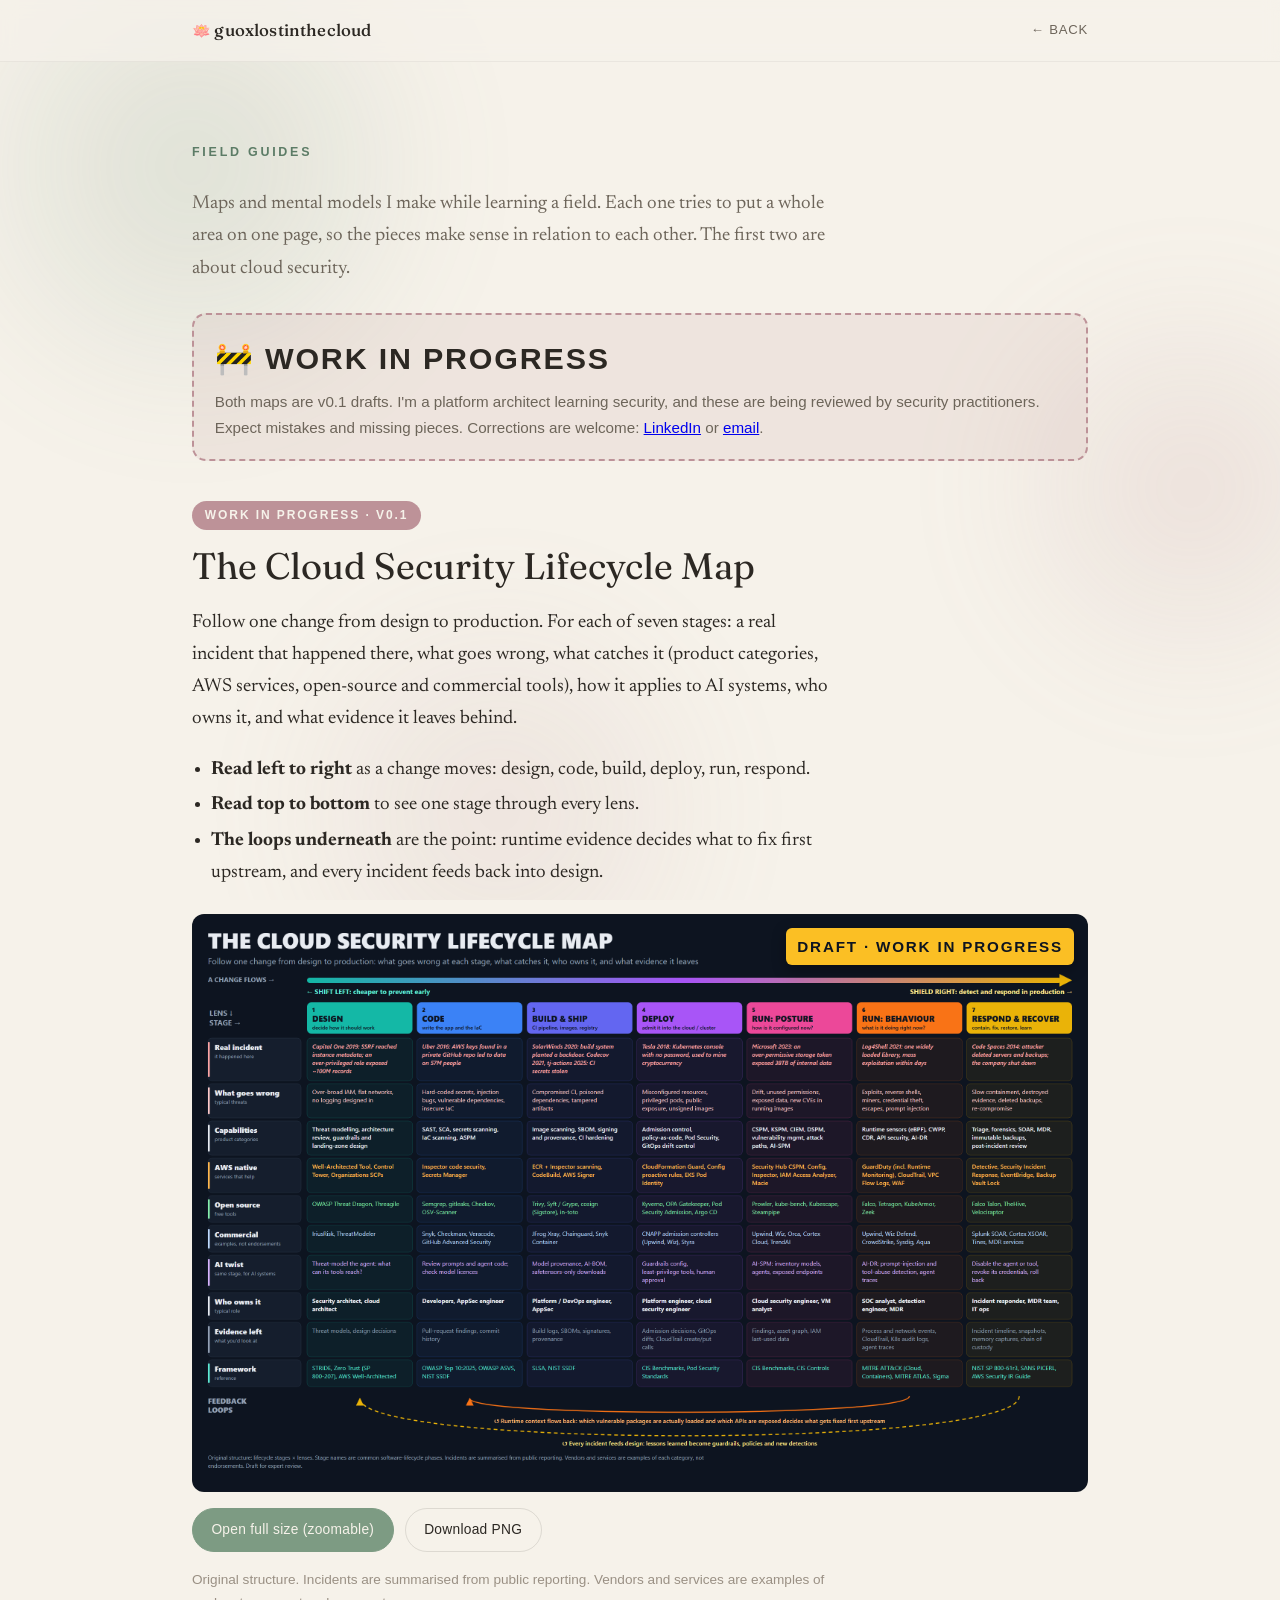
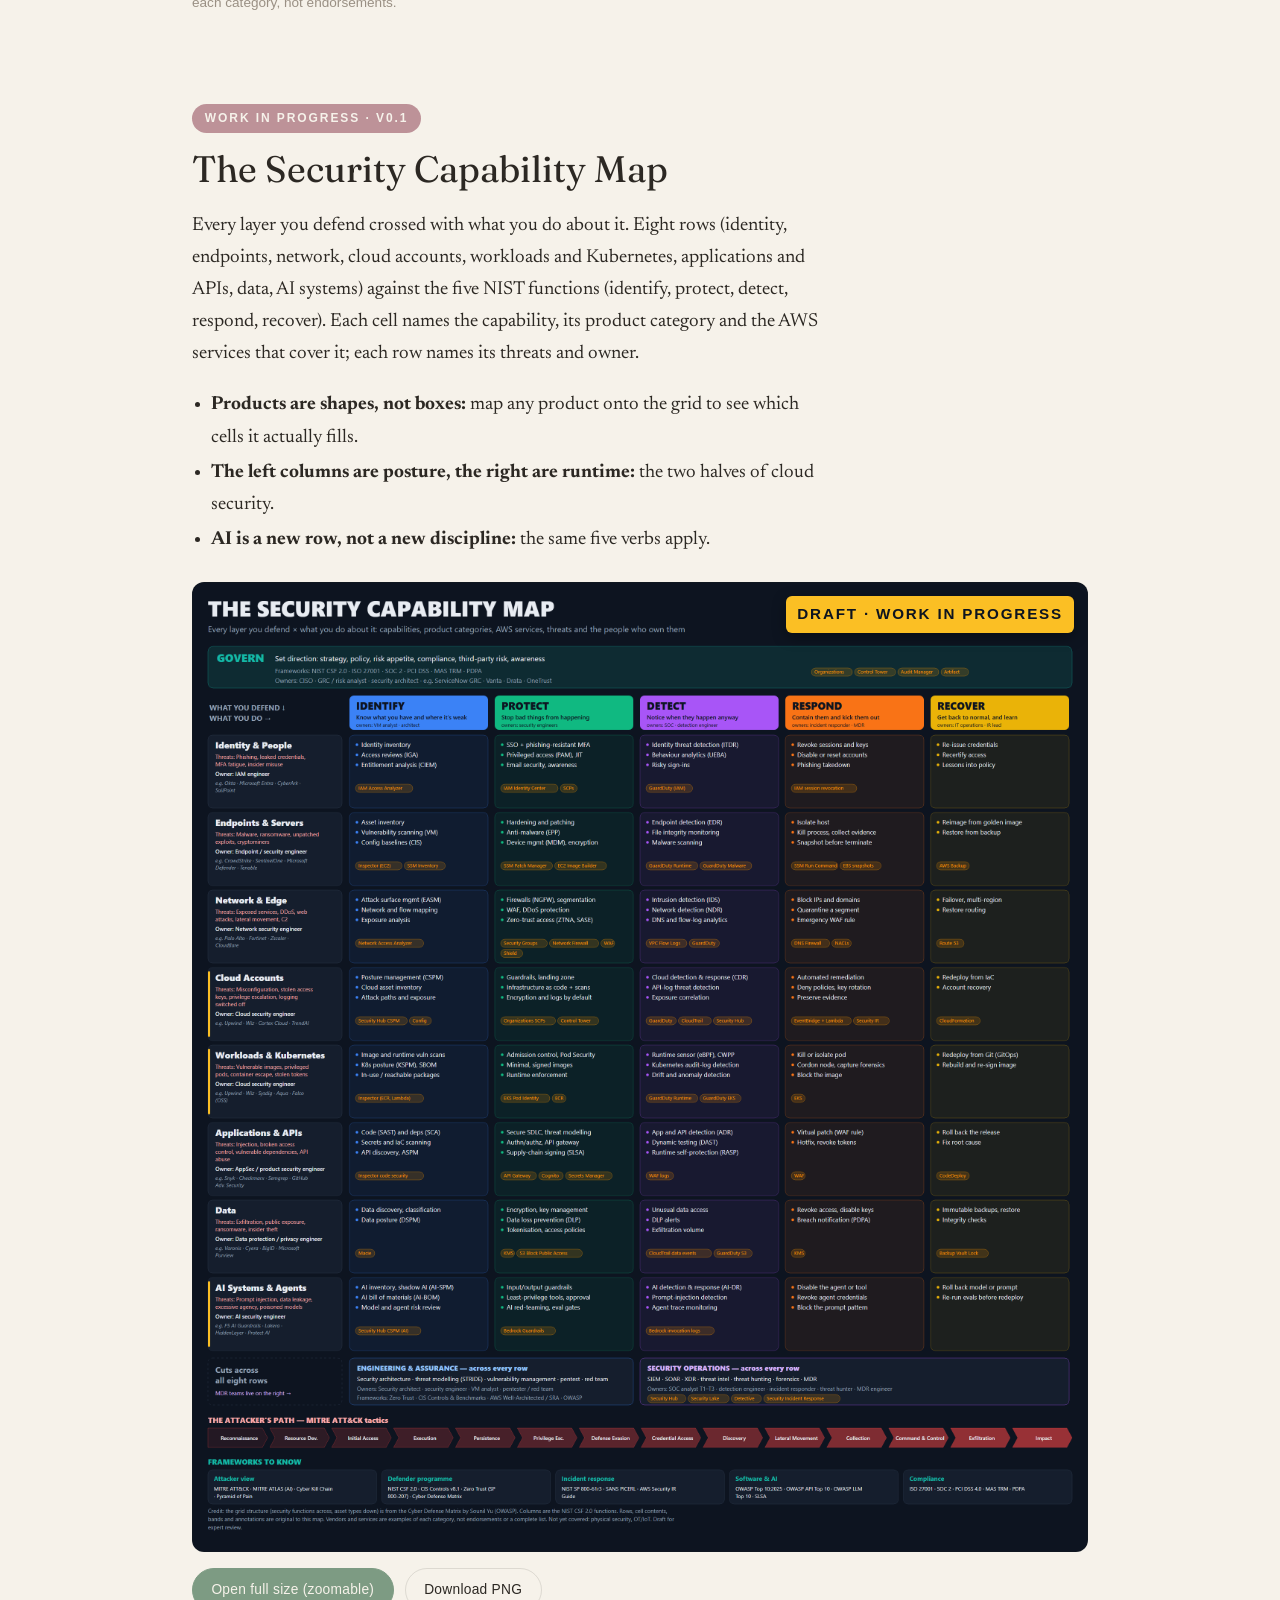
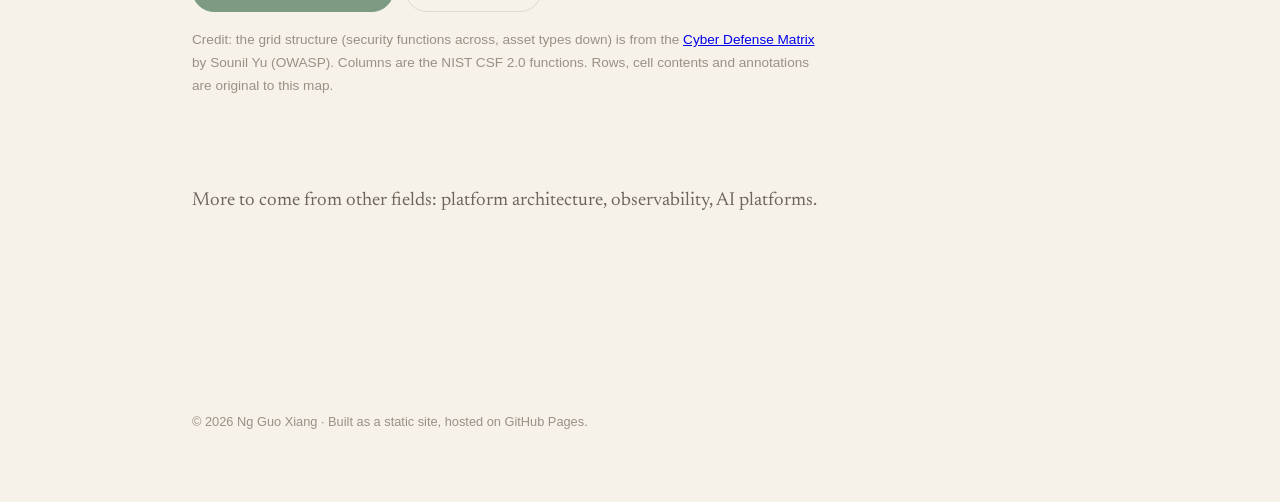
==== field-guides/index.html @ bd72d968 "Add Field Guides: cloud security lifecycle and capability maps (v0.1, work in progress)" ====
<!DOCTYPE html>
<html lang="en">
<head>
  <meta charset="UTF-8" />
  <meta name="viewport" content="width=device-width, initial-scale=1.0" />
  <title>Field Guides — Ng Guo Xiang</title>
  <meta name="description" content="Maps and mental models made while learning a field. Work in progress: the Cloud Security Lifecycle Map and the Security Capability Map." />
  <meta property="og:title" content="Field Guides — Ng Guo Xiang" />
  <meta property="og:description" content="Work-in-progress maps of cloud security: one change from design to production, and every layer you defend × what you do about it." />
  <meta property="og:type" content="website" />
  <meta property="og:url" content="https://guoxiangng.github.io/field-guides/" />
  <meta property="og:image" content="https://guoxiangng.github.io/field-guides/lifecycle-map.png" />

  <link rel="preconnect" href="https://fonts.googleapis.com" />
  <link rel="preconnect" href="https://fonts.gstatic.com" crossorigin />
  <link href="https://fonts.googleapis.com/css2?family=Fraunces:opsz,wght@9..144,300;9..144,400;9..144,500&family=Newsreader:ital,opsz@0,6..72;1,6..72&display=swap" rel="stylesheet" />
  <link rel="stylesheet" href="../styles.css" />
  <link rel="icon" href="data:image/svg+xml,<svg xmlns=%22http://www.w3.org/2000/svg%22 viewBox=%220 0 100 100%22><text y=%22.9em%22 font-size=%2290%22>🪷</text></svg>" />
  <style>
    .wip {
      font-family: var(--font-ui);
      border: 2px dashed var(--rose);
      background: color-mix(in srgb, var(--rose) 14%, transparent);
      border-radius: 14px;
      padding: 1.1rem 1.3rem;
      margin: 0 0 2.4rem;
      max-width: none;
    }
    .wip__title {
      display: block;
      font-size: clamp(1.3rem, 3vw, 1.9rem);
      font-weight: 800;
      letter-spacing: 0.06em;
      text-transform: uppercase;
      color: var(--ink);
      margin-bottom: 0.3rem;
    }
    .wip p { margin: 0; color: var(--ink-soft); font-size: 0.95rem; }
    .guide { margin: 0 0 clamp(3.5rem, 8vw, 5.5rem); }
    .guide__kicker {
      display: inline-block;
      font-family: var(--font-ui);
      font-size: 0.75rem;
      font-weight: 700;
      letter-spacing: 0.16em;
      text-transform: uppercase;
      color: var(--paper);
      background: var(--rose);
      border-radius: 999px;
      padding: 0.25rem 0.8rem;
      margin-bottom: 0.9rem;
    }
    .guide__title {
      font-family: var(--font-display);
      font-weight: 400;
      font-size: clamp(1.6rem, 4vw, 2.3rem);
      line-height: 1.2;
      margin: 0 0 0.6rem;
    }
    .guide p, .guide ul { max-width: var(--measure); }
    .guide ul { padding-left: 1.2rem; }
    .guide li { margin: 0.2rem 0; }
    .poster {
      position: relative;
      margin: 1.6rem 0 1rem;
      border-radius: 12px;
      overflow: hidden;
      border: 1px solid var(--line);
      background: #0d1420;
    }
    .poster img { display: block; width: 100%; height: auto; }
    .poster__stamp {
      position: absolute;
      top: 0.8rem;
      right: 0.8rem;
      font-family: var(--font-ui);
      font-size: clamp(0.7rem, 1.6vw, 0.95rem);
      font-weight: 800;
      letter-spacing: 0.12em;
      text-transform: uppercase;
      color: #0d1420;
      background: #fbbf24;
      border-radius: 6px;
      padding: 0.35rem 0.7rem;
      box-shadow: 0 4px 14px rgba(0,0,0,0.35);
    }
    .guide__links { display: flex; flex-wrap: wrap; gap: 0.7rem; margin: 0 0 1rem; }
    .guide__note { font-family: var(--font-ui); font-size: 0.85rem; color: var(--ink-faint); }
  </style>
</head>
<body>
  <header class="site-header">
    <nav class="nav">
      <a class="nav__brand" href="../index.html#top">guoxlostinthecloud</a>
      <ul class="nav__links">
        <li><a href="../index.html#guides">← Back</a></li>
      </ul>
    </nav>
  </header>

  <div class="clouds" aria-hidden="true">
    <span class="clouds__wisp clouds__wisp--1"></span>
    <span class="clouds__wisp clouds__wisp--2"></span>
    <span class="clouds__wisp clouds__wisp--3"></span>
  </div>

  <main id="top">
    <section class="section" style="border-top: none; padding-top: clamp(3rem, 8vw, 5rem);">
      <h1 class="section__title">Field Guides</h1>
      <p class="section__lead">
        Maps and mental models I make while learning a field. Each one tries to put a whole
        area on one page, so the pieces make sense in relation to each other. The first two
        are about cloud security.
      </p>

      <div class="wip" role="note">
        <span class="wip__title">🚧 Work in progress</span>
        <p>Both maps are v0.1 drafts. I'm a platform architect learning security, and these are
        being reviewed by security practitioners. Expect mistakes and missing pieces. Corrections
        are welcome: <a href="https://www.linkedin.com/in/guoxiangng/" target="_blank" rel="noopener">LinkedIn</a>
        or <a href="mailto:guoxiang231@gmail.com">email</a>.</p>
      </div>

      <article class="guide" id="lifecycle">
        <span class="guide__kicker">Work in progress · v0.1</span>
        <h2 class="guide__title">The Cloud Security Lifecycle Map</h2>
        <p>Follow one change from design to production. For each of seven stages: a real incident
        that happened there, what goes wrong, what catches it (product categories, AWS services,
        open-source and commercial tools), how it applies to AI systems, who owns it, and what
        evidence it leaves behind.</p>
        <ul>
          <li><strong>Read left to right</strong> as a change moves: design, code, build, deploy, run, respond.</li>
          <li><strong>Read top to bottom</strong> to see one stage through every lens.</li>
          <li><strong>The loops underneath</strong> are the point: runtime evidence decides what to fix first upstream, and every incident feeds back into design.</li>
        </ul>
        <div class="poster">
          <a href="lifecycle-map.svg"><img src="lifecycle-map.png" alt="The Cloud Security Lifecycle Map: seven stages from design to respond and recover, each with a real incident, threats, capabilities, AWS services, open-source and commercial tools, an AI twist, owners, evidence and frameworks" loading="lazy" /></a>
          <span class="poster__stamp">Draft · work in progress</span>
        </div>
        <div class="guide__links">
          <a class="btn btn--primary" href="lifecycle-map.svg">Open full size (zoomable)</a>
          <a class="btn" href="lifecycle-map.png" download>Download PNG</a>
        </div>
        <p class="guide__note">Original structure. Incidents are summarised from public reporting. Vendors and services are examples of each category, not endorsements.</p>
      </article>

      <article class="guide" id="capability">
        <span class="guide__kicker">Work in progress · v0.1</span>
        <h2 class="guide__title">The Security Capability Map</h2>
        <p>Every layer you defend crossed with what you do about it. Eight rows (identity, endpoints,
        network, cloud accounts, workloads and Kubernetes, applications and APIs, data, AI systems)
        against the five NIST functions (identify, protect, detect, respond, recover). Each cell names
        the capability, its product category and the AWS services that cover it; each row names its
        threats and owner.</p>
        <ul>
          <li><strong>Products are shapes, not boxes:</strong> map any product onto the grid to see which cells it actually fills.</li>
          <li><strong>The left columns are posture, the right are runtime:</strong> the two halves of cloud security.</li>
          <li><strong>AI is a new row, not a new discipline:</strong> the same five verbs apply.</li>
        </ul>
        <div class="poster">
          <a href="capability-map.svg"><img src="capability-map.png" alt="The Security Capability Map: eight layers you defend against the five NIST functions, with capabilities, product categories, AWS services, threats, owners, the MITRE ATT&amp;CK tactics and key frameworks" loading="lazy" /></a>
          <span class="poster__stamp">Draft · work in progress</span>
        </div>
        <div class="guide__links">
          <a class="btn btn--primary" href="capability-map.svg">Open full size (zoomable)</a>
          <a class="btn" href="capability-map.png" download>Download PNG</a>
        </div>
        <p class="guide__note">Credit: the grid structure (security functions across, asset types down) is from the
        <a href="https://wiki.owasp.org/index.php/OWASP_Cyber_Defense_Matrix" target="_blank" rel="noopener">Cyber Defense Matrix</a>
        by Sounil Yu (OWASP). Columns are the NIST CSF 2.0 functions. Rows, cell contents and annotations are original to this map.</p>
      </article>

      <p class="section__lead">More to come from other fields: platform architecture, observability, AI platforms.</p>
    </section>
  </main>

  <footer class="site-footer">
    <p>© <span id="year"></span> Ng Guo Xiang · Built as a static site, hosted on GitHub Pages.</p>
  </footer>
  <script>document.getElementById('year').textContent = new Date().getFullYear();</script>
</body>
</html>
---- styles.css ----
/* ==========================================================================
   Ng Guo Xiang — portfolio
   Theme: calm editorial. Whispers of cloud + lotus, quiet Buddhist restraint.
   Palette is soft; motifs are low-opacity line-work, never loud.
   ========================================================================== */

:root {
  /* Warm rice-paper light theme */
  --paper:      #f6f2ea;
  --paper-2:    #efe9dd;
  --ink:        #2c2823;
  --ink-soft:   #6d655a;
  --ink-faint:  #9a9084;
  --accent:     #7d9b83;   /* muted celadon — lotus leaf, serenity */
  --accent-deep:#5c7c66;
  --rose:       #bd9298;   /* dusty lotus petal — used sparingly */
  --line:       rgba(44, 40, 35, 0.12);
  --line-soft:  rgba(44, 40, 35, 0.06);

  --font-display: "Fraunces", Georgia, "Times New Roman", serif;
  --font-body:    "Newsreader", Georgia, serif;
  --font-ui: -apple-system, BlinkMacSystemFont, "Segoe UI", Roboto, sans-serif;

  --measure: 40rem;
  --gap: clamp(1.5rem, 4vw, 3rem);
}

@media (prefers-color-scheme: dark) {
  :root {
    --paper:      #191713;
    --paper-2:    #211e19;
    --ink:        #ece5d8;
    --ink-soft:   #a99f8f;
    --ink-faint:  #7b7264;
    --accent:     #8fae95;
    --accent-deep:#a6c2ab;
    --rose:       #c7a1a7;
    --line:       rgba(236, 229, 216, 0.13);
    --line-soft:  rgba(236, 229, 216, 0.06);
  }
}

* { box-sizing: border-box; }

html {
  scroll-behavior: smooth;
  background: var(--paper);
}

body {
  margin: 0;
  background: transparent; /* let the fixed cloud layer show through */
  color: var(--ink);
  font-family: var(--font-body);
  font-size: clamp(1.02rem, 0.6vw + 0.9rem, 1.18rem);
  line-height: 1.7;
  -webkit-font-smoothing: antialiased;
  text-rendering: optimizeLegibility;
  overflow-x: hidden;
}

/* ---------- Soft cloud backdrop -------------------------------------------- */
.clouds {
  position: fixed;
  inset: 0;
  z-index: -1;
  overflow: hidden;
  pointer-events: none;
}
.clouds__wisp {
  position: absolute;
  border-radius: 50%;
  filter: blur(60px);
  opacity: 0.5;
}
.clouds__wisp--1 {
  width: 42vw; height: 42vw;
  top: -8vw; left: -6vw;
  background: radial-gradient(circle, var(--accent), transparent 70%);
  opacity: 0.22;
}
.clouds__wisp--2 {
  width: 34vw; height: 34vw;
  top: 30vh; right: -10vw;
  background: radial-gradient(circle, var(--rose), transparent 70%);
  opacity: 0.20;
}
.clouds__wisp--3 {
  width: 38vw; height: 38vw;
  bottom: -12vw; left: 20vw;
  background: radial-gradient(circle, var(--rose), transparent 70%);
  opacity: 0.16;
}

/* ---------- Header / nav --------------------------------------------------- */
.site-header {
  position: sticky;
  top: 0;
  z-index: 10;
  backdrop-filter: blur(8px);
  background: color-mix(in srgb, var(--paper) 72%, transparent);
  border-bottom: 1px solid var(--line-soft);
}
.nav {
  max-width: 62rem;
  margin: 0 auto;
  padding: 1rem clamp(1.25rem, 5vw, 3rem);
  display: flex;
  align-items: center;
  justify-content: space-between;
}
.nav__brand {
  font-family: var(--font-display);
  font-weight: 500;
  font-size: 1.05rem;
  letter-spacing: 0.01em;
  color: var(--ink);
  text-decoration: none;
}
.nav__brand::before {
  content: "🪷 ";
  font-size: 0.9em;
}
.nav__links {
  display: flex;
  gap: clamp(1rem, 3vw, 2rem);
  list-style: none;
  margin: 0; padding: 0;
  font-family: var(--font-ui);
  font-size: 0.82rem;
  letter-spacing: 0.06em;
  text-transform: uppercase;
}
.nav__links a {
  color: var(--ink-soft);
  text-decoration: none;
  transition: color 0.2s ease;
}
.nav__links a:hover { color: var(--accent-deep); }

/* ---------- Layout --------------------------------------------------------- */
main {
  max-width: 62rem;
  margin: 0 auto;
  padding: 0 clamp(1.25rem, 5vw, 3rem);
}

.section {
  padding: clamp(3.5rem, 9vw, 7rem) 0;
  border-top: 1px solid var(--line-soft);
}

.section__title {
  font-family: var(--font-ui);
  font-size: 0.78rem;
  font-weight: 600;
  letter-spacing: 0.22em;
  text-transform: uppercase;
  color: var(--accent-deep);
  margin: 0 0 1.6rem;
}
.section__lead {
  max-width: var(--measure);
  color: var(--ink-soft);
  margin: 0 0 1.8rem;
}

/* ---------- Hero ----------------------------------------------------------- */
.hero {
  padding: clamp(4rem, 12vw, 8rem) 0 clamp(0.5rem, 2vw, 1.5rem);
  position: relative;
  display: grid;
  grid-template-columns: 1fr;
  gap: clamp(2rem, 5vw, 3.5rem);
  align-items: center;
}
@media (min-width: 860px) {
  .hero {
    grid-template-columns: 1.7fr 1fr;
  }
}
.hero__portrait {
  width: 100%;
  max-width: 300px;
  aspect-ratio: 4 / 5;
  justify-self: center;
  border-radius: 18px;
  overflow: hidden;
  border: 1px solid var(--line);
  background:
    radial-gradient(circle at 30% 25%, color-mix(in srgb, var(--accent) 25%, transparent), transparent 60%),
    radial-gradient(circle at 75% 80%, color-mix(in srgb, var(--rose) 25%, transparent), transparent 60%),
    var(--paper-2);
  box-shadow: 0 12px 40px -18px rgba(0, 0, 0, 0.35);
}
.hero__portrait img {
  width: 100%;
  height: 100%;
  object-fit: cover;
  display: block;
}
.lotus {
  width: clamp(52px, 8vw, 76px);
  height: auto;
  color: var(--rose); /* soft lotus-petal tint */
  opacity: 0.7;
  margin-bottom: 1.8rem;
  display: block;
}
.hero__eyebrow {
  font-family: var(--font-ui);
  font-size: 0.82rem;
  letter-spacing: 0.14em;
  text-transform: uppercase;
  color: var(--ink-faint);
  margin: 0 0 0.9rem;
}
.hero__name {
  font-family: var(--font-display);
  font-weight: 300;
  font-size: clamp(3rem, 9vw, 6.5rem);
  line-height: 0.98;
  letter-spacing: -0.02em;
  margin: 0 0 1.2rem;
}
.hero__tagline {
  font-family: var(--font-display);
  font-style: italic;
  font-weight: 400;
  font-size: clamp(1.3rem, 3vw, 1.9rem);
  color: var(--accent-deep);
  max-width: var(--measure);
  margin: 0 0 1.6rem;
}
.hero__intro {
  max-width: var(--measure);
  color: var(--ink-soft);
  margin: 0 0 2.2rem;
}
.hero__actions {
  display: flex;
  flex-wrap: wrap;
  gap: 0.7rem;
}

/* ---------- Buttons -------------------------------------------------------- */
.btn {
  font-family: var(--font-ui);
  font-size: 0.86rem;
  letter-spacing: 0.02em;
  color: var(--ink);
  text-decoration: none;
  padding: 0.6rem 1.15rem;
  border: 1px solid var(--line);
  border-radius: 999px;
  transition: border-color 0.2s ease, color 0.2s ease, background 0.2s ease;
}
.btn:hover {
  border-color: var(--accent);
  color: var(--accent-deep);
}
.btn--lg {
  font-size: 0.98rem;
  padding: 0.85rem 1.7rem;
  margin-bottom: 2.4rem;
}
.btn--full-exp {
  display: inline-block;
  margin-top: 3rem;
}
.btn--primary {
  background: var(--accent);
  border-color: var(--accent);
  color: var(--paper);
}
.btn--primary:hover {
  background: var(--accent-deep);
  border-color: var(--accent-deep);
  color: var(--paper);
}

/* ---------- About ---------------------------------------------------------- */
.about p { max-width: var(--measure); }
.about__subhead {
  font-family: var(--font-ui);
  font-size: 0.9rem;
  letter-spacing: 0.04em;
  text-transform: uppercase;
  color: var(--ink-faint);
  margin: 2.4rem 0 1rem;
}
.tags {
  list-style: none;
  margin: 0; padding: 0;
  display: flex;
  flex-wrap: wrap;
  gap: 0.5rem;
  font-family: var(--font-ui);
  font-size: 0.82rem;
}
.tags li {
  padding: 0.35rem 0.8rem;
  border: 1px solid var(--line);
  border-radius: 999px;
  color: var(--ink-soft);
}

/* ---------- Project cards -------------------------------------------------- */
.cards {
  display: grid;
  grid-template-columns: repeat(auto-fit, minmax(15rem, 1fr));
  gap: var(--gap);
}
.card {
  display: block;
  background: var(--paper-2);
  border: 1px solid var(--line-soft);
  border-radius: 14px;
  overflow: hidden;
  text-decoration: none;
  color: inherit;
  transition: transform 0.25s ease, border-color 0.25s ease;
}
.card:hover {
  transform: translateY(-3px);
  border-color: var(--accent);
}
.card__thumb {
  width: 100%;
  aspect-ratio: 16 / 10;
  display: block;
}
.card__body { padding: 1.6rem 1.5rem; }
.card__title {
  font-family: var(--font-display);
  font-weight: 400;
  font-size: 1.3rem;
  margin: 0 0 0.6rem;
}
.card__desc {
  font-size: 0.98rem;
  color: var(--ink-soft);
  margin: 0 0 1.1rem;
}
.card__tag {
  font-family: var(--font-ui);
  font-size: 0.72rem;
  letter-spacing: 0.1em;
  text-transform: uppercase;
  color: var(--accent-deep);
}
.card--placeholder { opacity: 0.9; }

/* ---------- Featured cards (LinkedIn-style) -------------------------------- */
.featured {
  display: grid;
  grid-template-columns: repeat(auto-fit, minmax(15rem, 1fr));
  gap: var(--gap);
}
.feat {
  display: flex;
  flex-direction: column;
  background: var(--paper-2);
  border: 1px solid var(--line-soft);
  border-radius: 14px;
  overflow: hidden;
  text-decoration: none;
  color: inherit;
  transition: transform 0.25s ease, border-color 0.25s ease;
}
.feat:hover {
  transform: translateY(-3px);
  border-color: var(--accent);
}
.feat__img {
  width: 100%;
  aspect-ratio: 16 / 10;
  object-fit: cover;
  display: block;
}
.feat__img--placeholder {
  display: flex;
  align-items: center;
  justify-content: center;
  font-size: 2.6rem;
  background:
    radial-gradient(circle at 30% 30%, color-mix(in srgb, var(--accent) 22%, transparent), transparent 60%),
    radial-gradient(circle at 75% 70%, color-mix(in srgb, var(--rose) 22%, transparent), transparent 60%),
    var(--paper);
}
.feat__body { padding: 1.2rem 1.3rem 1.4rem; }
.feat__kind {
  font-family: var(--font-ui);
  font-size: 0.72rem;
  letter-spacing: 0.1em;
  text-transform: uppercase;
  color: var(--accent-deep);
}
.feat__title {
  font-family: var(--font-display);
  font-weight: 400;
  font-size: 1.2rem;
  margin: 0.4rem 0 0.4rem;
  line-height: 1.25;
}
.feat__desc {
  font-size: 0.94rem;
  color: var(--ink-soft);
  margin: 0;
}

/* ---------- Badges (recognitions) ----------------------------------------- */
.badges {
  list-style: none;
  margin: 0 0 2.2rem;
  padding: 0;
  display: flex;
  flex-wrap: wrap;
  gap: 0.6rem;
}
.badge {
  font-family: var(--font-ui);
  font-size: 0.82rem;
  letter-spacing: 0.01em;
  color: var(--ink);
  padding: 0.4rem 0.9rem;
  border: 1px solid var(--accent);
  border-radius: 999px;
  background: color-mix(in srgb, var(--accent) 12%, transparent);
}

/* ---------- Experience timeline ------------------------------------------- */
.timeline {
  display: grid;
  gap: clamp(1.8rem, 4vw, 2.6rem);
}
.role {
  display: grid;
  gap: 0.8rem;
}
.role__head { display: grid; gap: 0.2rem; }
.role__title {
  font-family: var(--font-display);
  font-weight: 400;
  font-size: clamp(1.3rem, 2.4vw, 1.6rem);
  margin: 0;
  line-height: 1.2;
}
.role__meta {
  display: flex;
  flex-wrap: wrap;
  gap: 0.4rem 1rem;
  align-items: baseline;
  margin: 0;
  font-family: var(--font-ui);
  font-size: 0.85rem;
}
.role__org { color: var(--accent-deep); font-weight: 600; }
.role__dates { color: var(--ink-faint); letter-spacing: 0.04em; }
.role__points {
  margin: 0;
  padding-left: 1.1rem;
  max-width: var(--measure);
  display: grid;
  gap: 0.5rem;
  color: var(--ink-soft);
}
.role__points li { padding-left: 0.2rem; }
.role__points li::marker { color: var(--accent); }

.role__delivery {
  font-family: var(--font-ui);
  font-size: 0.78rem;
  font-weight: 600;
  letter-spacing: 0.06em;
  text-transform: uppercase;
  color: var(--ink-faint);
  margin: 0.4rem 0 0.5rem;
}
.role__points--nested {
  padding-left: 1.1rem;
  margin-left: 0.6rem;
  border-left: 1px solid var(--line-soft);
  font-size: 0.95rem;
}

/* ---------- Education ------------------------------------------------------ */
.edu { display: grid; gap: 1.8rem; }
.edu__item {
  padding-bottom: 1.8rem;
  border-bottom: 1px solid var(--line-soft);
}
.edu__item:last-of-type { border-bottom: none; padding-bottom: 0; }
.edu__head {
  display: flex;
  flex-wrap: wrap;
  justify-content: space-between;
  align-items: baseline;
  gap: 0.3rem 1rem;
}
.edu__school {
  font-family: var(--font-display);
  font-weight: 400;
  font-size: 1.3rem;
  margin: 0;
}
.edu__dates {
  font-family: var(--font-ui);
  font-size: 0.82rem;
  color: var(--ink-faint);
  letter-spacing: 0.04em;
}
.edu__degree { margin: 0.3rem 0 0.2rem; color: var(--accent-deep); }
.edu__note { margin: 0; color: var(--ink-soft); font-size: 0.96rem; }
.edu__archive {
  margin: 0.5rem 0 0;
  font-size: 0.96rem;
  color: var(--ink-soft);
}
.edu__archive a { color: var(--accent-deep); text-underline-offset: 3px; }

.edu__preview {
  display: inline-block;
  margin-top: 1rem;
  text-decoration: none;
  max-width: 320px;
}
.edu__preview img {
  display: block;
  width: 100%;
  border-radius: 10px;
  border: 1px solid var(--line);
  transition: border-color 0.2s ease, transform 0.2s ease;
}
.edu__preview:hover img {
  border-color: var(--accent);
  transform: translateY(-2px);
}
.edu__preview__caption {
  display: block;
  margin-top: 0.5rem;
  font-family: var(--font-ui);
  font-size: 0.82rem;
  color: var(--accent-deep);
}

/* ---------- Credentials ---------------------------------------------------- */
.creds { display: grid; gap: 2.4rem; }
.creds__highlight {
  background: var(--paper-2);
  border: 1px solid var(--line);
  border-left: 3px solid var(--accent);
  border-radius: 14px;
  padding: 1.8rem;
}
.creds__jacket {
  font-family: var(--font-display);
  font-size: 1.4rem;
  margin: 0 0 0.6rem;
}
.creds__lead {
  max-width: var(--measure);
  color: var(--ink-soft);
  margin: 0 0 1.4rem;
}

.creds__count {
  color: var(--ink-faint);
  font-weight: 400;
  letter-spacing: 0.02em;
}

/* ---------- Medium posts list ----------------------------------------------- */
.medium-list {
  display: grid;
  border-top: 1px solid var(--line-soft);
  margin-bottom: 2rem;
}
.medium-item {
  display: flex;
  flex-wrap: wrap;
  align-items: baseline;
  justify-content: space-between;
  gap: 0.4rem 1.5rem;
  padding: 1.1rem 0;
  border-bottom: 1px solid var(--line-soft);
  text-decoration: none;
  color: inherit;
  transition: color 0.2s ease, padding-left 0.2s ease;
}
.medium-item:hover {
  color: var(--accent-deep);
  padding-left: 0.4rem;
}
.medium-item__title {
  font-family: var(--font-display);
  font-weight: 400;
  font-size: 1.12rem;
  line-height: 1.4;
}
.medium-item__meta {
  font-family: var(--font-ui);
  font-size: 0.78rem;
  letter-spacing: 0.04em;
  color: var(--ink-faint);
  white-space: nowrap;
}

/* ---------- Contact -------------------------------------------------------- */
.section--contact { border-bottom: 1px solid var(--line-soft); }

/* ---------- Footer --------------------------------------------------------- */
.site-footer {
  max-width: 62rem;
  margin: 0 auto;
  padding: 2.5rem clamp(1.25rem, 5vw, 3rem) 3.5rem;
  font-family: var(--font-ui);
  font-size: 0.8rem;
  color: var(--ink-faint);
}

/* ---------- Motion / a11y -------------------------------------------------- */
@media (prefers-reduced-motion: reduce) {
  html { scroll-behavior: auto; }
  * { transition: none !important; }
}

:focus-visible {
  outline: 2px solid var(--accent);
  outline-offset: 3px;
  border-radius: 4px;
}
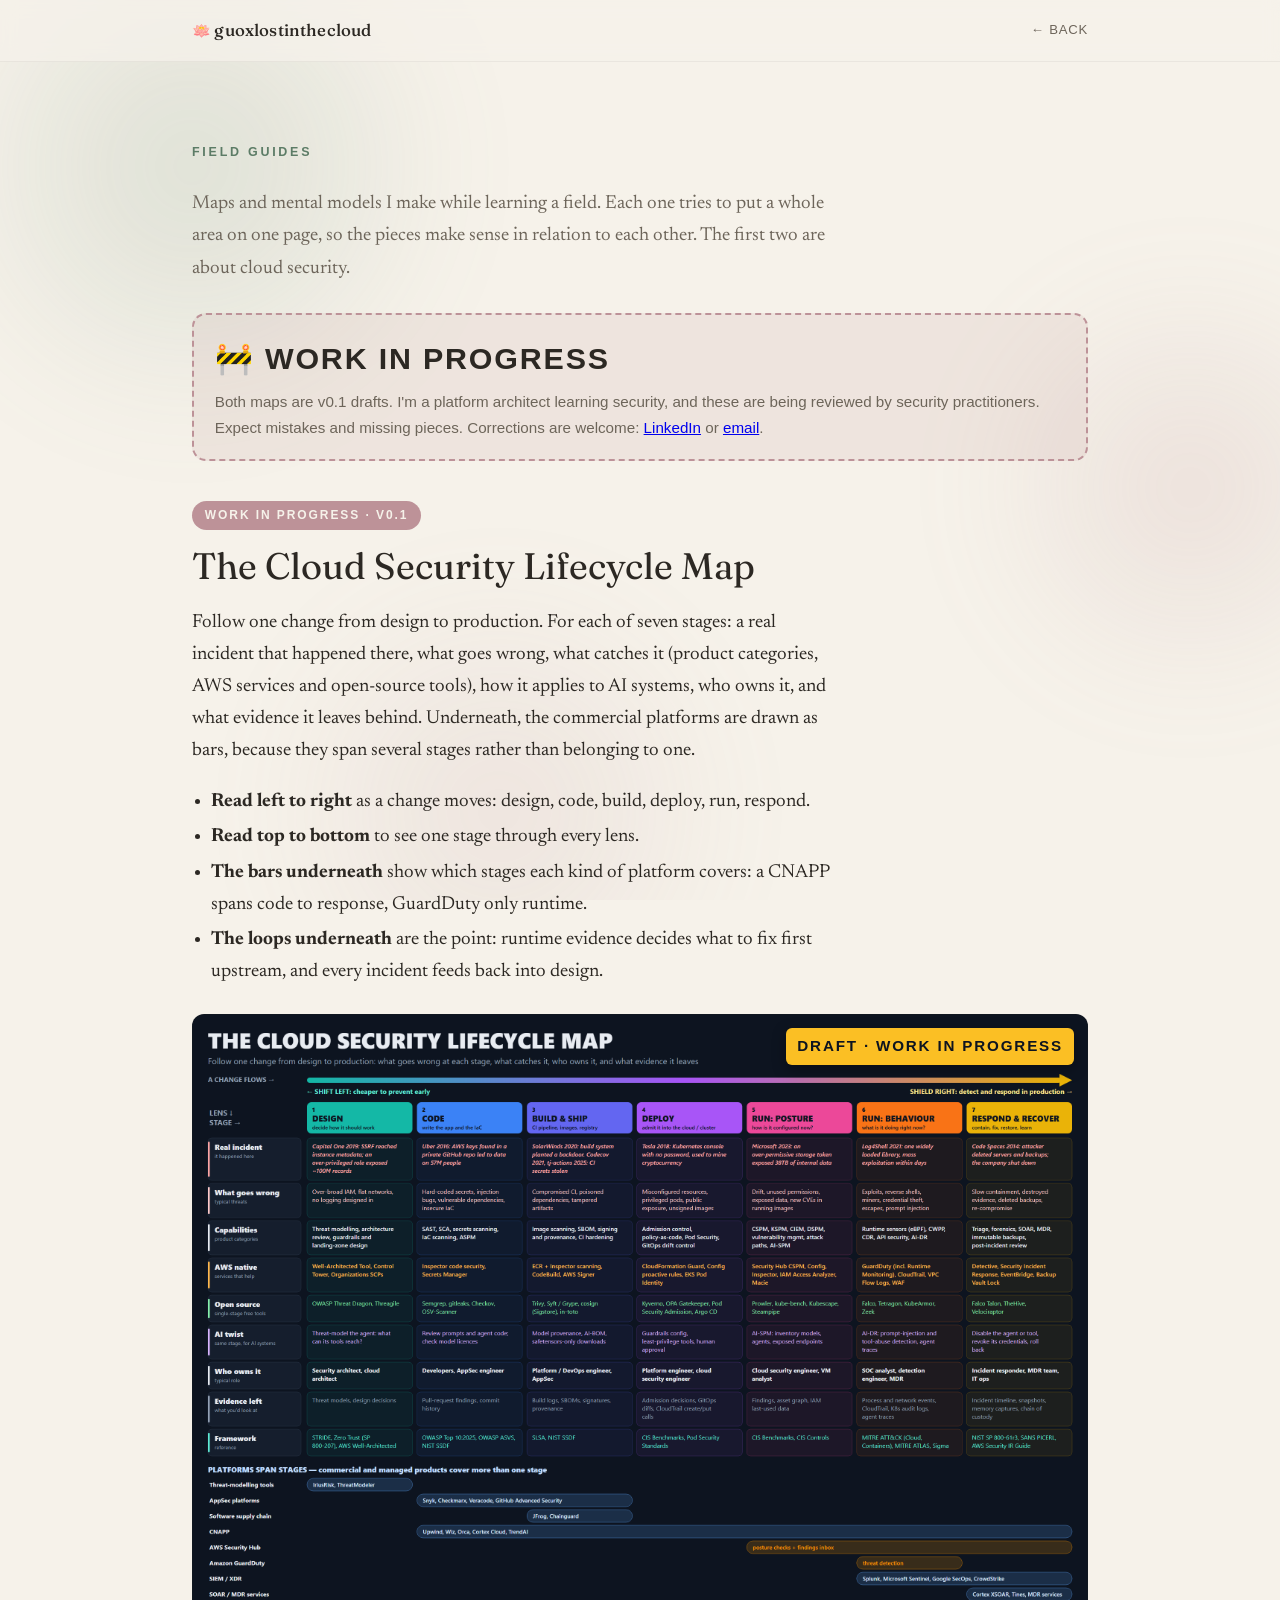
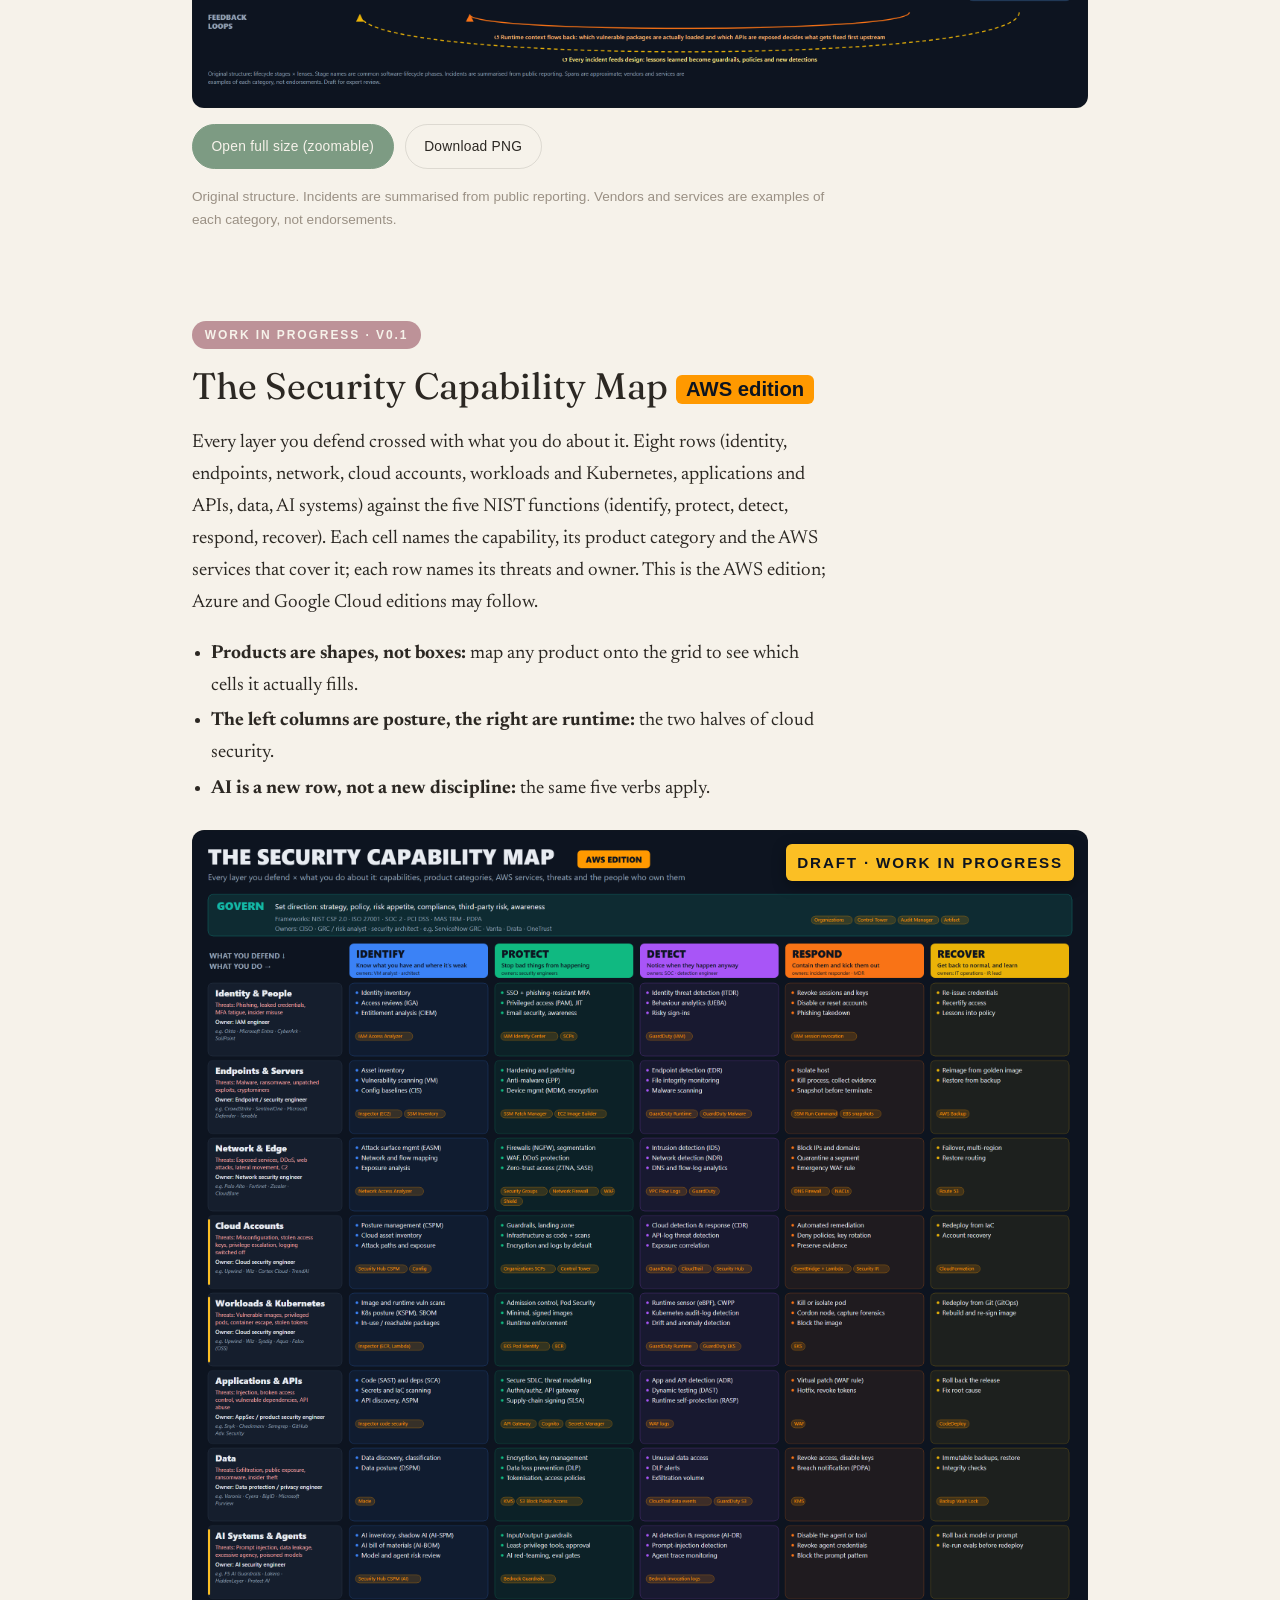
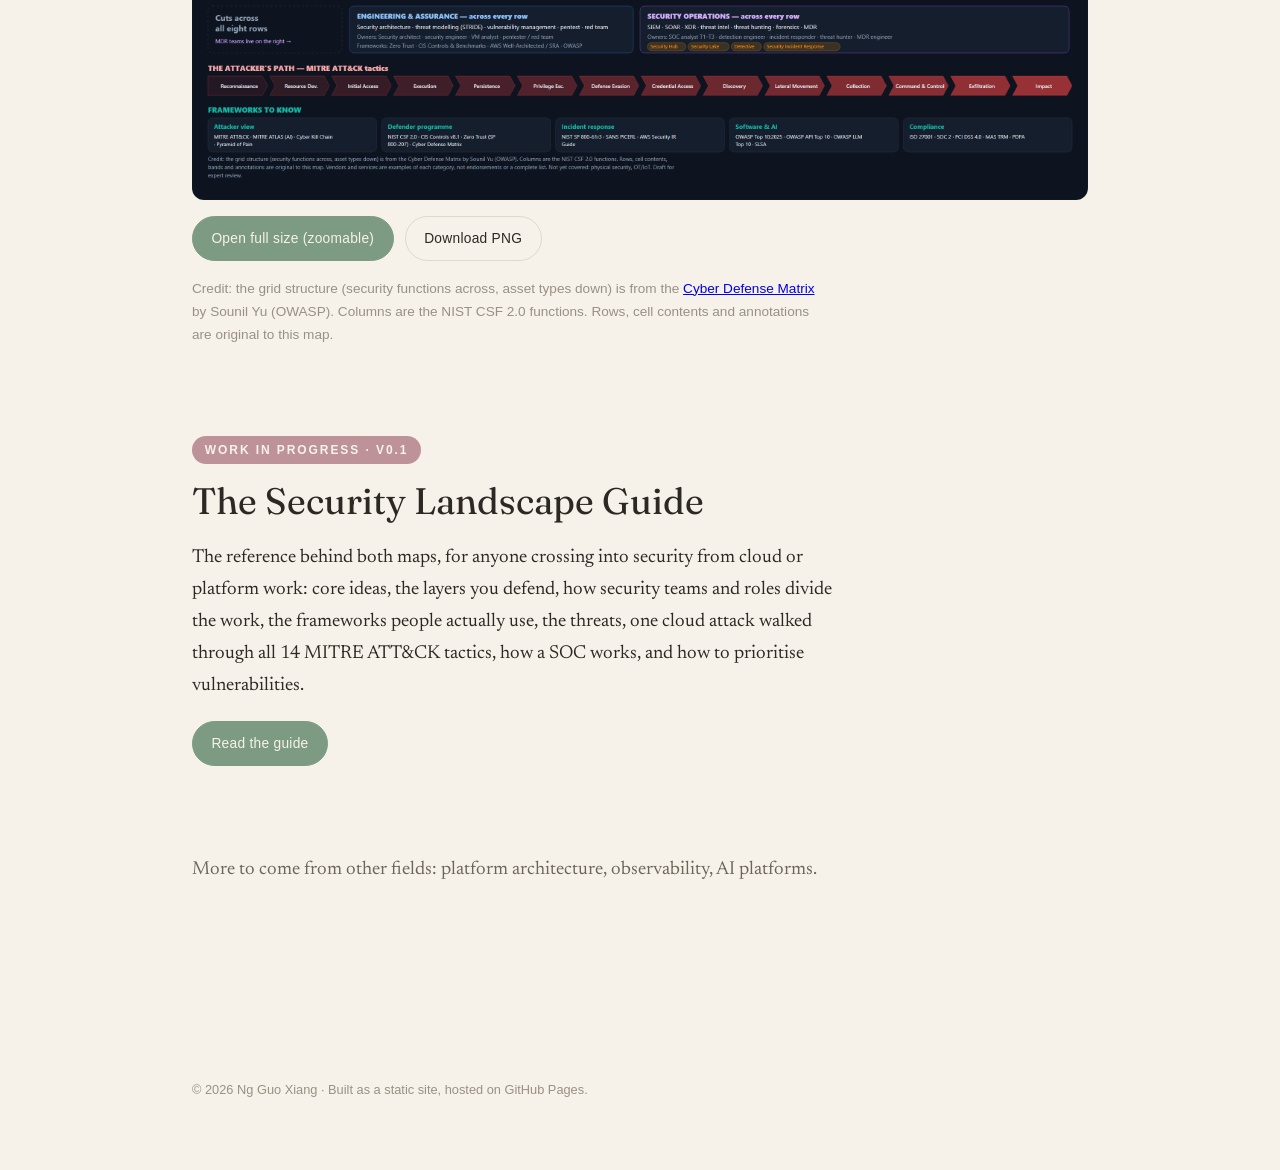
==== commit d980a408: "Field Guides: AWS edition label, platform span band on the lifecycle map, Security Landscape Guide (" ====
--- a/field-guides/index.html
+++ b/field-guides/index.html
@@ -125,16 +125,18 @@
         <span class="guide__kicker">Work in progress · v0.1</span>
         <h2 class="guide__title">The Cloud Security Lifecycle Map</h2>
         <p>Follow one change from design to production. For each of seven stages: a real incident
-        that happened there, what goes wrong, what catches it (product categories, AWS services,
-        open-source and commercial tools), how it applies to AI systems, who owns it, and what
-        evidence it leaves behind.</p>
+        that happened there, what goes wrong, what catches it (product categories, AWS services and
+        open-source tools), how it applies to AI systems, who owns it, and what evidence it leaves
+        behind. Underneath, the commercial platforms are drawn as bars, because they span several
+        stages rather than belonging to one.</p>
         <ul>
           <li><strong>Read left to right</strong> as a change moves: design, code, build, deploy, run, respond.</li>
           <li><strong>Read top to bottom</strong> to see one stage through every lens.</li>
+          <li><strong>The bars underneath</strong> show which stages each kind of platform covers: a CNAPP spans code to response, GuardDuty only runtime.</li>
           <li><strong>The loops underneath</strong> are the point: runtime evidence decides what to fix first upstream, and every incident feeds back into design.</li>
         </ul>
         <div class="poster">
-          <a href="lifecycle-map.svg"><img src="lifecycle-map.png" alt="The Cloud Security Lifecycle Map: seven stages from design to respond and recover, each with a real incident, threats, capabilities, AWS services, open-source and commercial tools, an AI twist, owners, evidence and frameworks" loading="lazy" /></a>
+          <a href="lifecycle-map.svg"><img src="lifecycle-map.png" alt="The Cloud Security Lifecycle Map: seven stages from design to respond and recover, each with a real incident, threats, capabilities, AWS services, open-source tools, platforms that span stages, an AI twist, owners, evidence and frameworks" loading="lazy" /></a>
           <span class="poster__stamp">Draft · work in progress</span>
         </div>
         <div class="guide__links">
@@ -146,12 +148,12 @@
 
       <article class="guide" id="capability">
         <span class="guide__kicker">Work in progress · v0.1</span>
-        <h2 class="guide__title">The Security Capability Map</h2>
+        <h2 class="guide__title">The Security Capability Map <span style="font-size:.55em;vertical-align:middle;background:#ff9900;color:#0d1420;border-radius:6px;padding:.15em .5em;font-family:var(--font-ui);font-weight:700;">AWS edition</span></h2>
         <p>Every layer you defend crossed with what you do about it. Eight rows (identity, endpoints,
         network, cloud accounts, workloads and Kubernetes, applications and APIs, data, AI systems)
         against the five NIST functions (identify, protect, detect, respond, recover). Each cell names
         the capability, its product category and the AWS services that cover it; each row names its
-        threats and owner.</p>
+        threats and owner. This is the AWS edition; Azure and Google Cloud editions may follow.</p>
         <ul>
           <li><strong>Products are shapes, not boxes:</strong> map any product onto the grid to see which cells it actually fills.</li>
           <li><strong>The left columns are posture, the right are runtime:</strong> the two halves of cloud security.</li>
@@ -170,6 +172,18 @@
         by Sounil Yu (OWASP). Columns are the NIST CSF 2.0 functions. Rows, cell contents and annotations are original to this map.</p>
       </article>
 
+      <article class="guide" id="landscape">
+        <span class="guide__kicker">Work in progress · v0.1</span>
+        <h2 class="guide__title">The Security Landscape Guide</h2>
+        <p>The reference behind both maps, for anyone crossing into security from cloud or platform work:
+        core ideas, the layers you defend, how security teams and roles divide the work, the frameworks
+        people actually use, the threats, one cloud attack walked through all 14 MITRE ATT&amp;CK tactics,
+        how a SOC works, and how to prioritise vulnerabilities.</p>
+        <div class="guide__links">
+          <a class="btn btn--primary" href="security-landscape.html">Read the guide</a>
+        </div>
+      </article>
+
       <p class="section__lead">More to come from other fields: platform architecture, observability, AI platforms.</p>
     </section>
   </main>
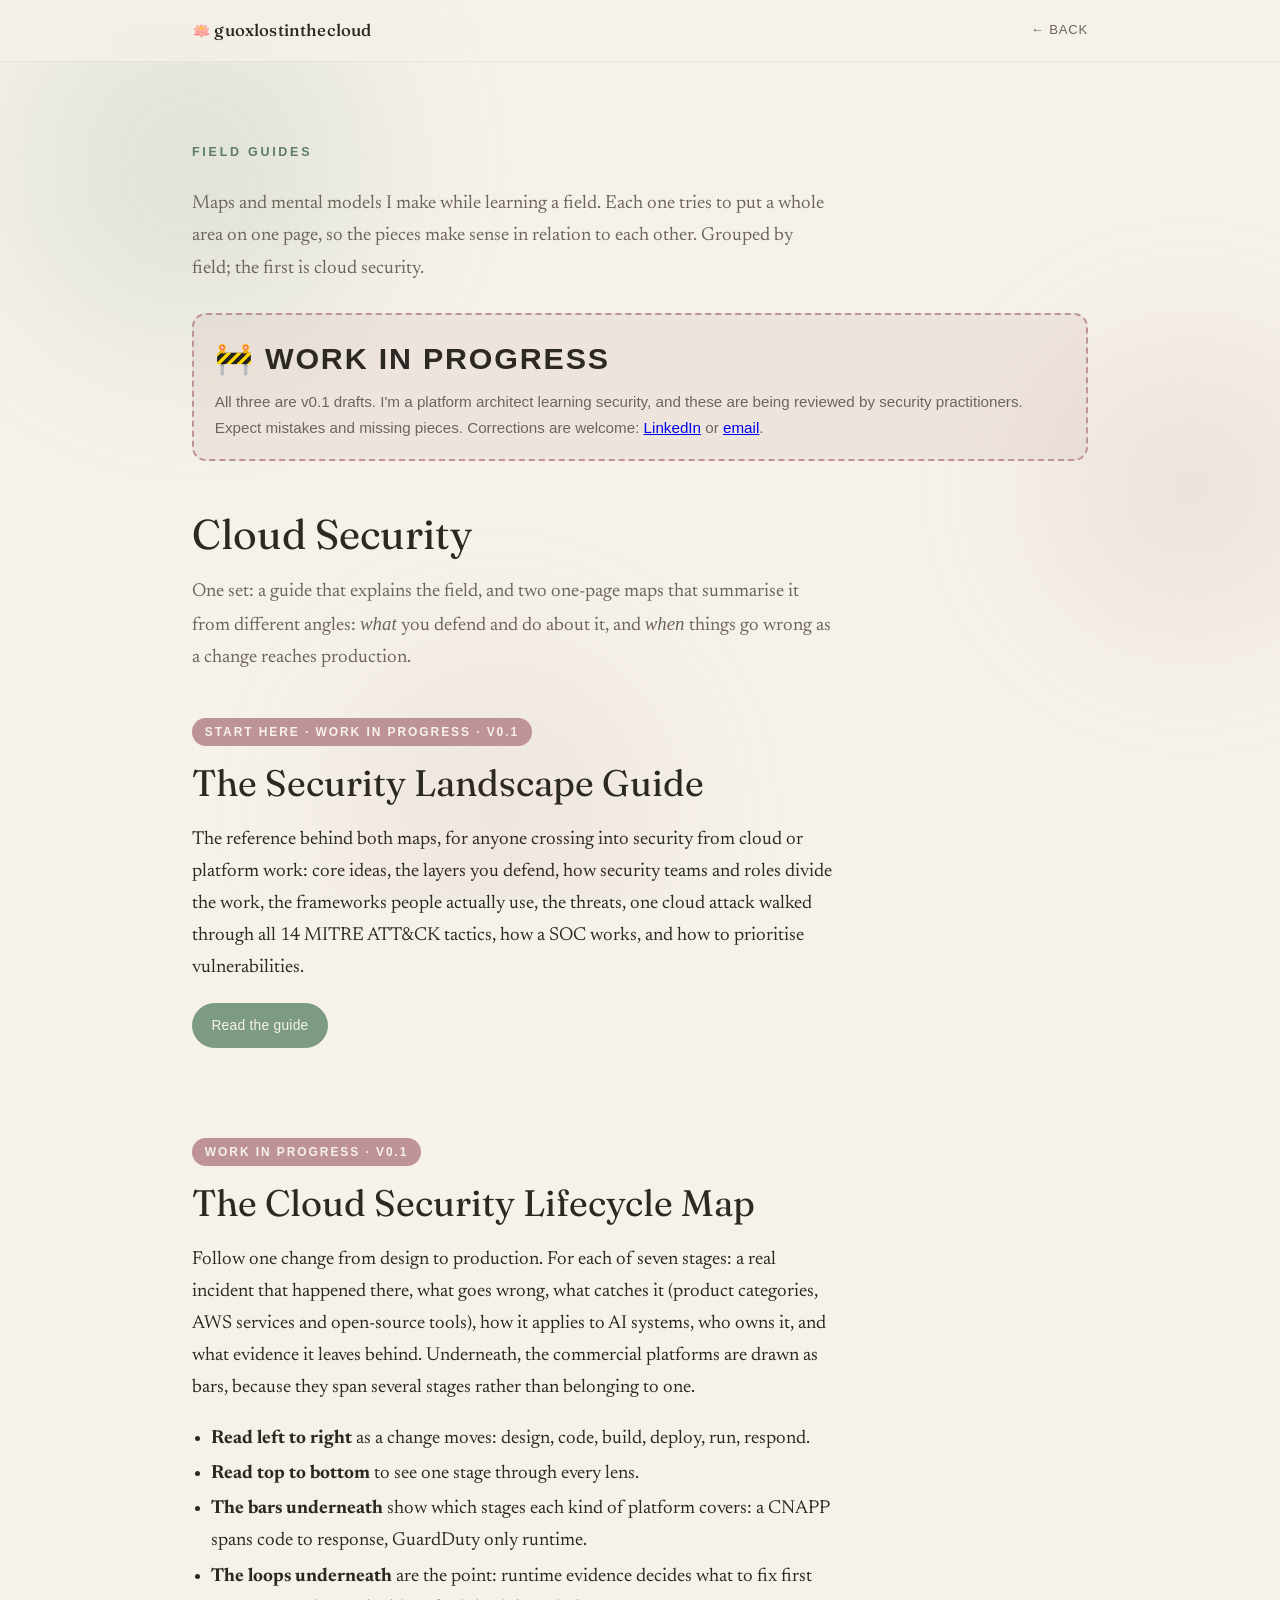
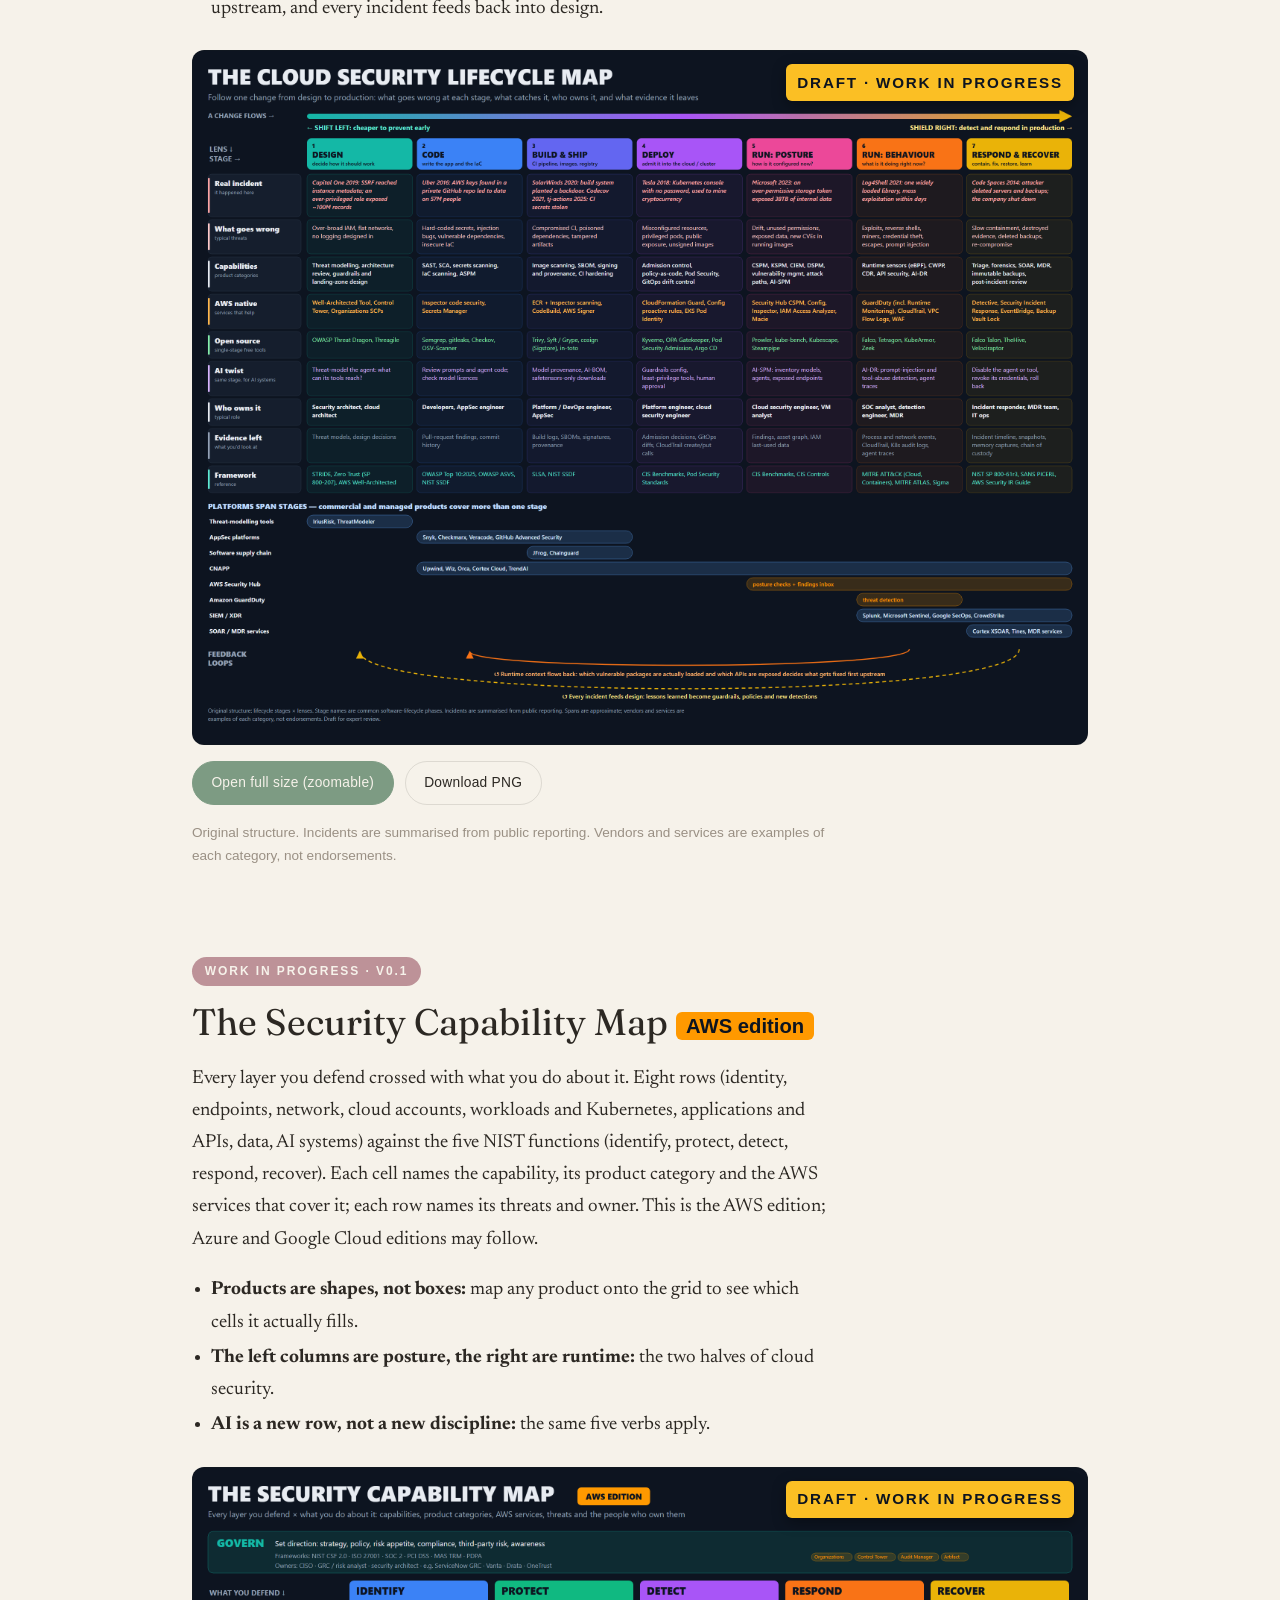
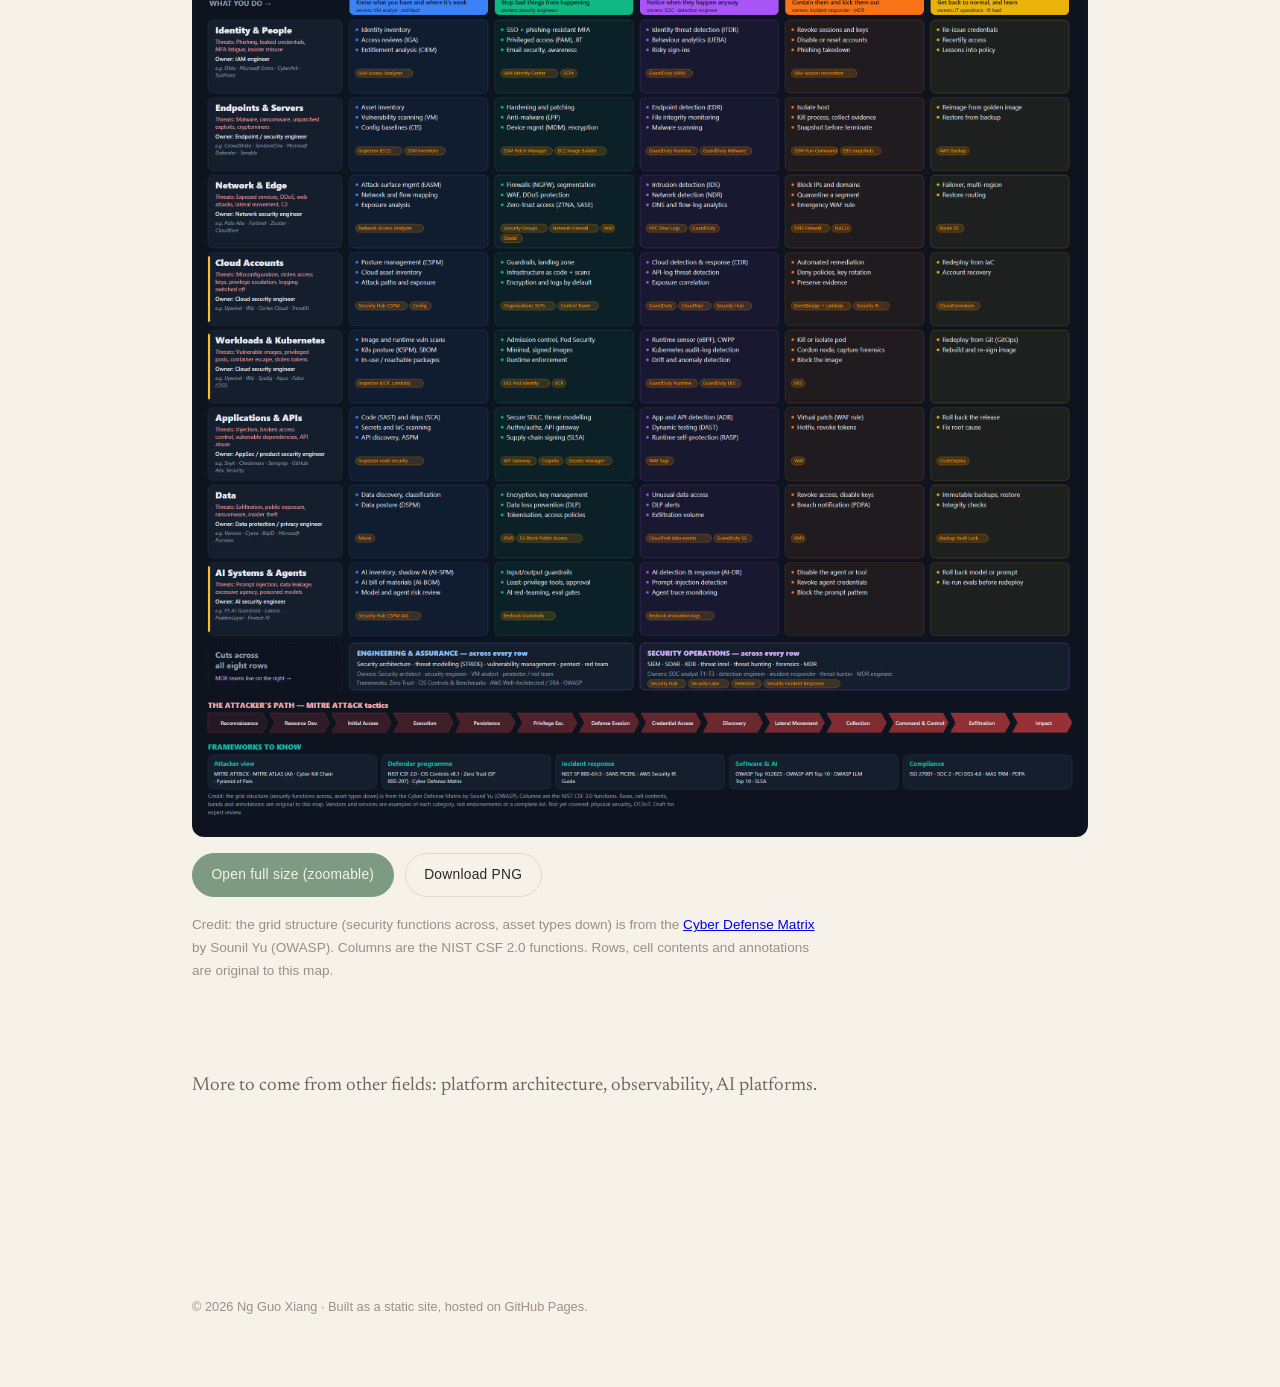
==== commit 1b74549a: "Field Guides: group the three guides under Cloud Security, guide first" ====
--- a/field-guides/index.html
+++ b/field-guides/index.html
@@ -36,6 +36,8 @@
       margin-bottom: 0.3rem;
     }
     .wip p { margin: 0; color: var(--ink-soft); font-size: 0.95rem; }
+    .group__title { font-family: var(--font-display); font-weight: 400; font-size: clamp(1.9rem, 4.5vw, 2.6rem); margin: 0 0 .4rem; }
+    .group__lead { color: var(--ink-soft); max-width: var(--measure); margin: 0 0 2.6rem; }
     .guide { margin: 0 0 clamp(3.5rem, 8vw, 5.5rem); }
     .guide__kicker {
       display: inline-block;
@@ -109,17 +111,32 @@
       <h1 class="section__title">Field Guides</h1>
       <p class="section__lead">
         Maps and mental models I make while learning a field. Each one tries to put a whole
-        area on one page, so the pieces make sense in relation to each other. The first two
-        are about cloud security.
+        area on one page, so the pieces make sense in relation to each other. Grouped by field;
+        the first is cloud security.
       </p>
 
       <div class="wip" role="note">
         <span class="wip__title">🚧 Work in progress</span>
-        <p>Both maps are v0.1 drafts. I'm a platform architect learning security, and these are
+        <p>All three are v0.1 drafts. I'm a platform architect learning security, and these are
         being reviewed by security practitioners. Expect mistakes and missing pieces. Corrections
         are welcome: <a href="https://www.linkedin.com/in/guoxiangng/" target="_blank" rel="noopener">LinkedIn</a>
         or <a href="mailto:guoxiang231@gmail.com">email</a>.</p>
       </div>
+
+      <h2 class="group__title" id="cloud-security">Cloud Security</h2>
+      <p class="group__lead">One set: a guide that explains the field, and two one-page maps that summarise it from different angles: <em>what</em> you defend and do about it, and <em>when</em> things go wrong as a change reaches production.</p>
+
+      <article class="guide" id="landscape">
+        <span class="guide__kicker">Start here · Work in progress · v0.1</span>
+        <h2 class="guide__title">The Security Landscape Guide</h2>
+        <p>The reference behind both maps, for anyone crossing into security from cloud or platform work:
+        core ideas, the layers you defend, how security teams and roles divide the work, the frameworks
+        people actually use, the threats, one cloud attack walked through all 14 MITRE ATT&amp;CK tactics,
+        how a SOC works, and how to prioritise vulnerabilities.</p>
+        <div class="guide__links">
+          <a class="btn btn--primary" href="security-landscape.html">Read the guide</a>
+        </div>
+      </article>
 
       <article class="guide" id="lifecycle">
         <span class="guide__kicker">Work in progress · v0.1</span>
@@ -172,17 +189,7 @@
         by Sounil Yu (OWASP). Columns are the NIST CSF 2.0 functions. Rows, cell contents and annotations are original to this map.</p>
       </article>
 
-      <article class="guide" id="landscape">
-        <span class="guide__kicker">Work in progress · v0.1</span>
-        <h2 class="guide__title">The Security Landscape Guide</h2>
-        <p>The reference behind both maps, for anyone crossing into security from cloud or platform work:
-        core ideas, the layers you defend, how security teams and roles divide the work, the frameworks
-        people actually use, the threats, one cloud attack walked through all 14 MITRE ATT&amp;CK tactics,
-        how a SOC works, and how to prioritise vulnerabilities.</p>
-        <div class="guide__links">
-          <a class="btn btn--primary" href="security-landscape.html">Read the guide</a>
-        </div>
-      </article>
+
 
       <p class="section__lead">More to come from other fields: platform architecture, observability, AI platforms.</p>
     </section>
